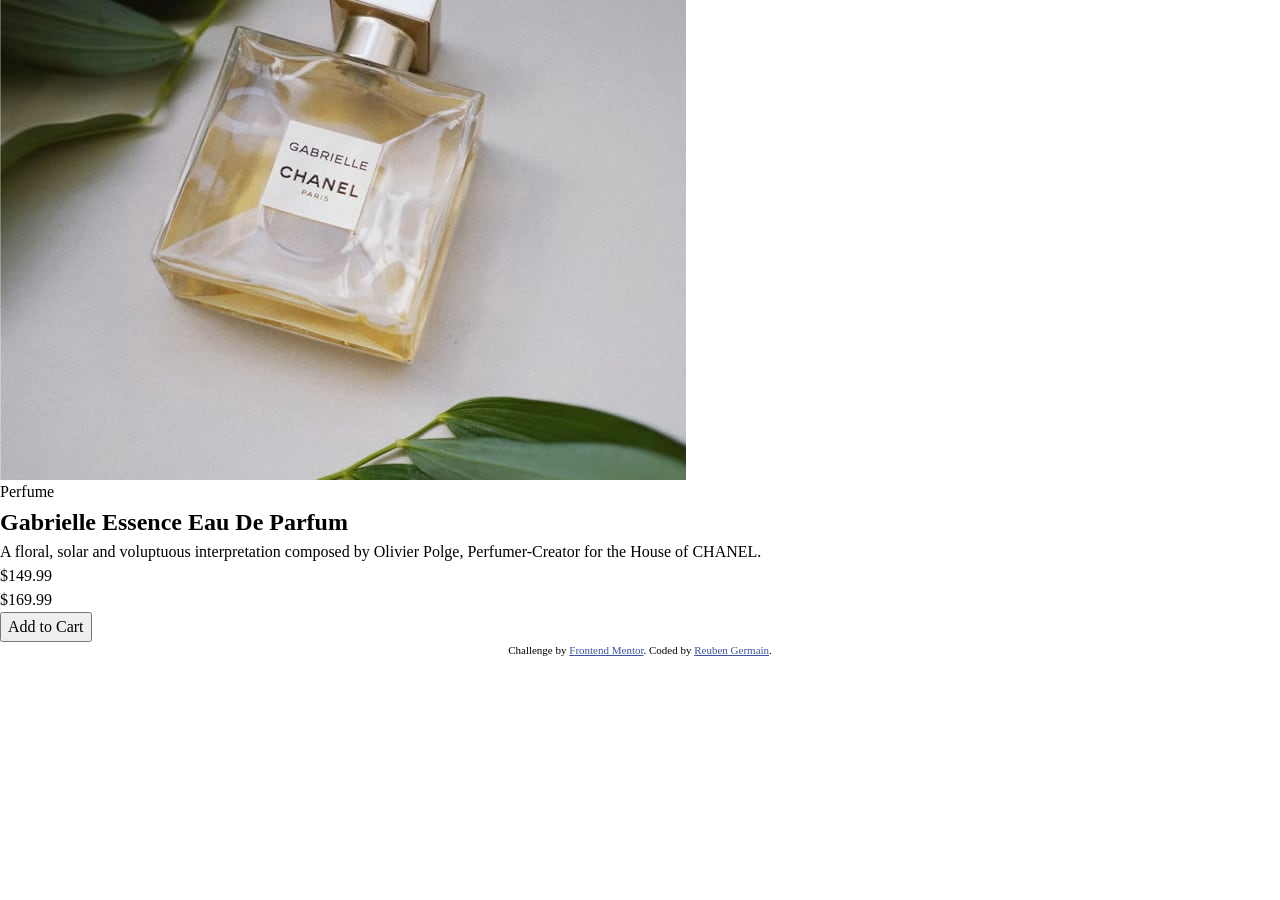
==== product-preview-card-component-main/index.html @ 86b8b01c "fixed style.css link" ====
<!DOCTYPE html>
<html lang="en">

<head>
  <meta charset="UTF-8">
  <meta name="viewport" content="width=device-width, initial-scale=1.0">
  <!-- displays site properly based on user's device -->

  <link rel="icon" type="image/png" sizes="32x32" href="./images/favicon-32x32.png">

  <title>Frontend Mentor | Product preview card component</title>
  <link rel="stylesheet" href="style.css">
  <!-- Feel free to remove these styles or customise in your own stylesheet 👍 -->
  <style>
    .attribution {
      font-size: 11px;
      text-align: center;
    }

    .attribution a {
      color: hsl(228, 45%, 44%);
    }
  </style>
</head>

<body>
  <main>
    <article class="product">
      <picture class="product__img"><img src="images/image-product-mobile.jpg" alt="Gabrielle Essense perfume bottle laying flat on a table"></picture>
      <div class="product__content">
        <p class="product__category">Perfume</p>

        <h1 class="product__title">Gabrielle Essence Eau De Parfum</h1>

        <p>A floral, solar and voluptuous interpretation composed by Olivier Polge,
          Perfumer-Creator for the House of CHANEL.</p>
        <div class="flex-group">
          <p class="product__price">$149.99</p>
          <p class="product__original-price">$169.99</p>
        </div>

        <button class="button">Add to Cart</button>
      </div>


      <div class="attribution">
        Challenge by <a href="https://www.frontendmentor.io?ref=challenge" target="_blank">Frontend Mentor</a>.
        Coded by <a href="#">Reuben Germain</a>.
      </div>
    </article>
  </main>

</body>

</html>
---- product-preview-card-component-main/style.css ----
/*
  1. Use a more-intuitive box-sizing model.
*/
*, *::before, *::after {
    box-sizing: border-box;
  }
  /*
    2. Remove default margin
  */
  * {
    margin: 0;
  }
  /*
    Typographic tweaks!
    3. Add accessible line-height
    4. Improve text rendering
  */
  html,
  body {
    height: 100%;
  }
  body {
    line-height: 1.5;
    -webkit-font-smoothing: antialiased;
  }
  /*
    5. Improve media defaults
  */
  img, picture, video, canvas, svg {
    display: block;
    max-width: 100%;
  }
  /*
    6. Remove built-in form typography styles
  */
  input, button, textarea, select {
    font: inherit;
  }
  /*
    7. Avoid text overflows
  */
  p, h1, h2, h3, h4, h5, h6 {
    overflow-wrap: break-word;
  }
  /*
    8. Create a root stacking context
  */
  #root, #__next {
    isolation: isolate;
  }
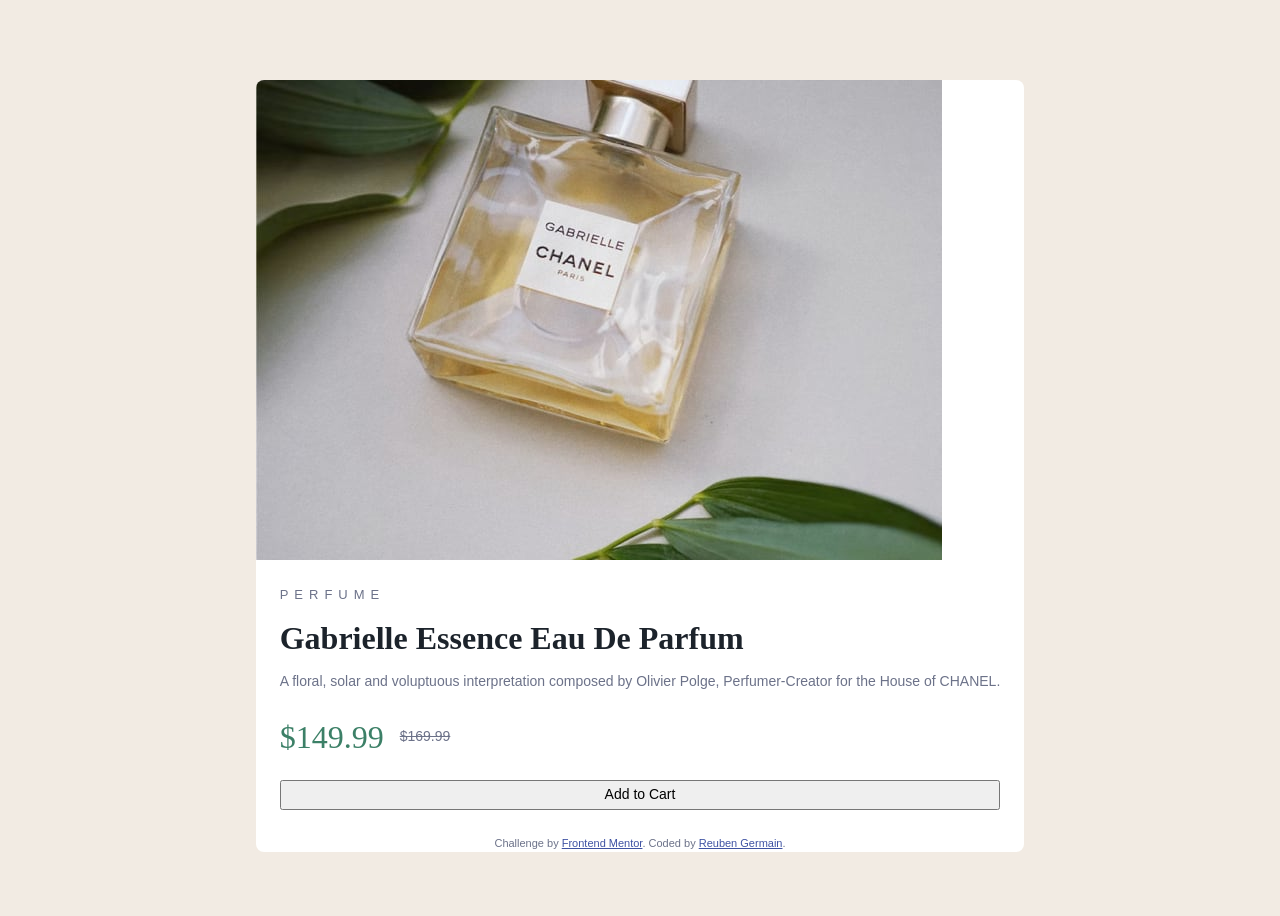
==== commit 5b49ff8c: "wrapped an s tag (strike through around the original price)" ====
--- a/product-preview-card-component-main/index.html
+++ b/product-preview-card-component-main/index.html
@@ -9,6 +9,13 @@
   <link rel="icon" type="image/png" sizes="32x32" href="./images/favicon-32x32.png">
 
   <title>Frontend Mentor | Product preview card component</title>
+  <!-- Google Fonts -->
+  <link rel="preconnect" href="https://fonts.googleapis.com">
+  <link rel="preconnect" href="https://fonts.gstatic.com" crossorigin>
+  <link
+    href="https://fonts.googleapis.com/css2?family=Caveat:wght@400;700&family=Fraunces:ital,opsz,wght@0,9..144,400;1,9..144,600&family=Montserrat:wght@400;600&family=Nanum+Brush+Script&family=Poppins:wght@300;400;500;600;700;800;900&display=swap"
+    rel="stylesheet">
+  <!-- CSS Link -->
   <link rel="stylesheet" href="style.css">
   <!-- Feel free to remove these styles or customise in your own stylesheet 👍 -->
   <style>
@@ -26,7 +33,8 @@
 <body>
   <main>
     <article class="product">
-      <picture class="product__img"><img src="images/image-product-mobile.jpg" alt="Gabrielle Essense perfume bottle laying flat on a table"></picture>
+      <picture class="product__img"><img src="images/image-product-mobile.jpg"
+          alt="Gabrielle Essense perfume bottle laying flat on a table"></picture>
       <div class="product__content">
         <p class="product__category">Perfume</p>
 
@@ -36,7 +44,7 @@
           Perfumer-Creator for the House of CHANEL.</p>
         <div class="flex-group">
           <p class="product__price">$149.99</p>
-          <p class="product__original-price">$169.99</p>
+          <p class="product__original-price"><s>$169.99</s></p>
         </div>
 
         <button class="button">Add to Cart</button>
--- a/product-preview-card-component-main/style.css
+++ b/product-preview-card-component-main/style.css
@@ -1,50 +1,148 @@
+:root {
+  --dark-cyan-400: hsl(158, 36%, 37%);
+  --cream-200: hsl(30, 38%, 92%);
+
+  --very-dark-blue-900: hsl(212, 21%, 14%);
+  --dark-grayish-blue-400: hsl(228, 12%, 48%);
+  --white-100: hsl(0, 0%, 100%);
+
+  --ff-accent: 'Fraunces', serif;
+  --ff-base: 'Montserrat', sans-serif;
+
+  --fw-regular: 500;
+  --fw-bold: 700;
+}
+
 /*
   1. Use a more-intuitive box-sizing model.
 */
-*, *::before, *::after {
-    box-sizing: border-box;
-  }
-  /*
+*,
+*::before,
+*::after {
+  box-sizing: border-box;
+}
+
+/*
     2. Remove default margin
   */
-  * {
-    margin: 0;
-  }
-  /*
+* {
+  margin: 0;
+}
+
+/*
     Typographic tweaks!
     3. Add accessible line-height
     4. Improve text rendering
   */
-  html,
-  body {
-    height: 100%;
-  }
-  body {
-    line-height: 1.5;
-    -webkit-font-smoothing: antialiased;
-  }
-  /*
+html,
+body {
+  height: 100%;
+}
+
+body {
+  line-height: 1.7;
+  -webkit-font-smoothing: antialiased;
+}
+
+/*
     5. Improve media defaults
   */
-  img, picture, video, canvas, svg {
-    display: block;
-    max-width: 100%;
-  }
-  /*
+img,
+picture,
+video,
+canvas,
+svg {
+  display: block;
+  max-width: 100%;
+}
+
+/*
     6. Remove built-in form typography styles
   */
-  input, button, textarea, select {
-    font: inherit;
-  }
-  /*
+input,
+button,
+textarea,
+select {
+  font: inherit;
+}
+
+/*
     7. Avoid text overflows
   */
-  p, h1, h2, h3, h4, h5, h6 {
-    overflow-wrap: break-word;
-  }
-  /*
-    8. Create a root stacking context
-  */
-  #root, #__next {
-    isolation: isolate;
-  }+p,
+h1,
+h2,
+h3,
+h4,
+h5,
+h6 {
+  overflow-wrap: break-word;
+}
+
+h1, h2{
+  line-height: 1;
+}
+
+/*
+General styling
+*/
+body{
+  font-family: var(--ff-base);
+  font-weight: var(--fw-regular);
+  font-size: 0.875rem;
+  color: var(--dark-grayish-blue-400);
+  background-color: var(--cream-200);
+
+  /* for this project only */
+  display: grid;
+
+  /*If for some reason the centering does not work, add the min height attr below, uncomment. But it seems to be working*/
+  /*min-height: 100vh;*/
+  place-content: center;
+  margin: 1rem;
+}
+
+/* utilities */
+.flex-group{
+  display: flex;
+  gap: 1rem;
+  flex-wrap: wrap;
+  align-items: center;
+}
+
+/*
+Product styles
+*/
+
+.product{
+  --content-padding: 1.5rem;
+  --content-spacing: 1rem;
+
+background-color: var(--white-100);
+border-radius: 0.5rem;
+overflow: hidden;
+}
+
+.product__content{
+  padding: var(--content-padding);
+  display: grid;
+  gap: var(--content-spacing);
+}
+
+.product__category{
+  font-size: 0.8125rem;
+  letter-spacing: 6px;
+  text-transform: uppercase;
+}
+
+.product__title{
+  font-size: 2rem;
+  font-family: var(--ff-accent);
+  color: var(--very-dark-blue-900);
+}
+
+.product__price{
+  font-size: 2rem;
+  font-family: var(--ff-accent);
+  color: var(--dark-cyan-400);
+}
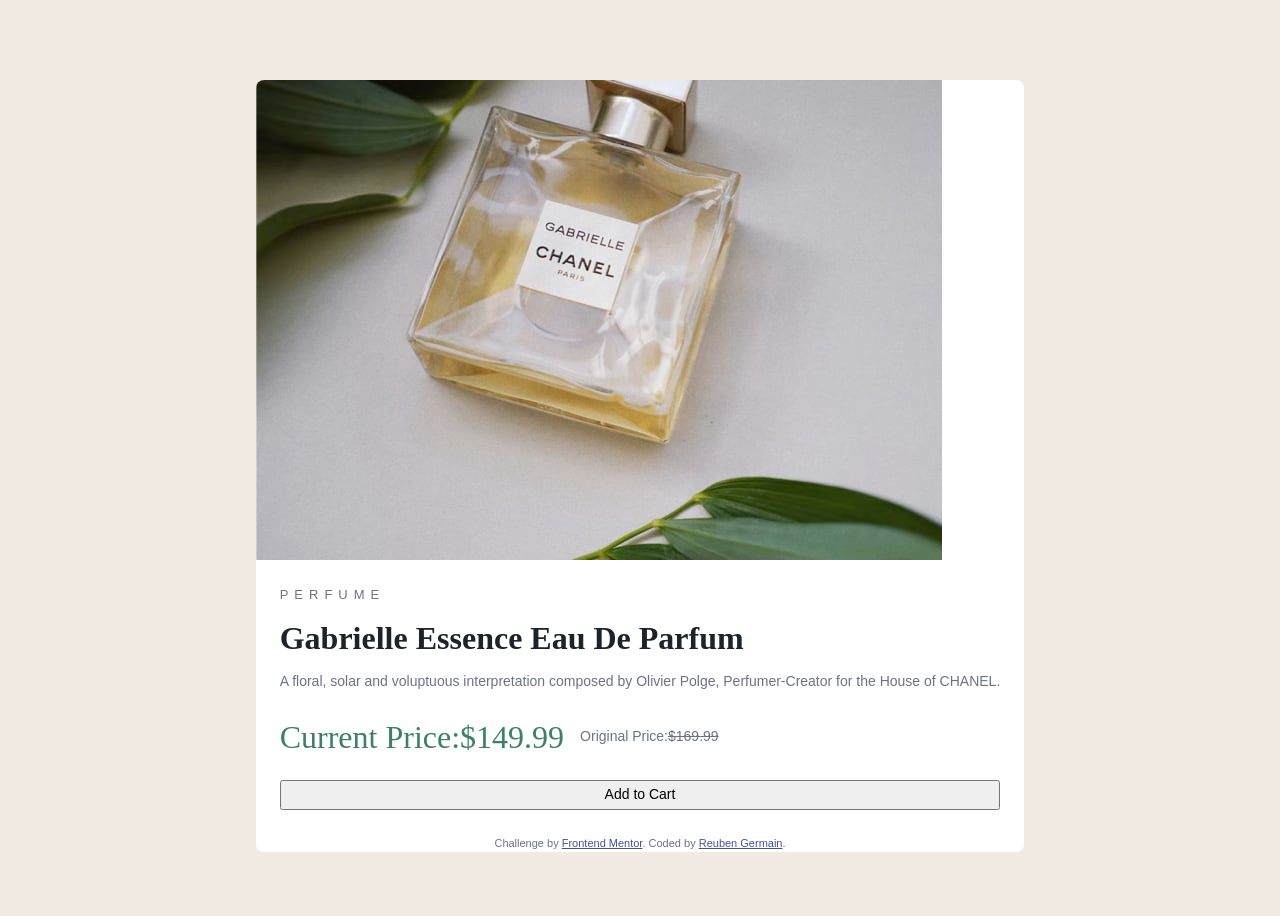
==== commit 572d8320: "added two spans, one with current price & one with the original price" ====
--- a/product-preview-card-component-main/index.html
+++ b/product-preview-card-component-main/index.html
@@ -43,8 +43,8 @@
         <p>A floral, solar and voluptuous interpretation composed by Olivier Polge,
           Perfumer-Creator for the House of CHANEL.</p>
         <div class="flex-group">
-          <p class="product__price">$149.99</p>
-          <p class="product__original-price"><s>$169.99</s></p>
+          <p class="product__price"><span>Current Price:</span>$149.99</p>
+          <p class="product__original-price"><span>Original Price:</span><s>$169.99</s></p>
         </div>
 
         <button class="button">Add to Cart</button>
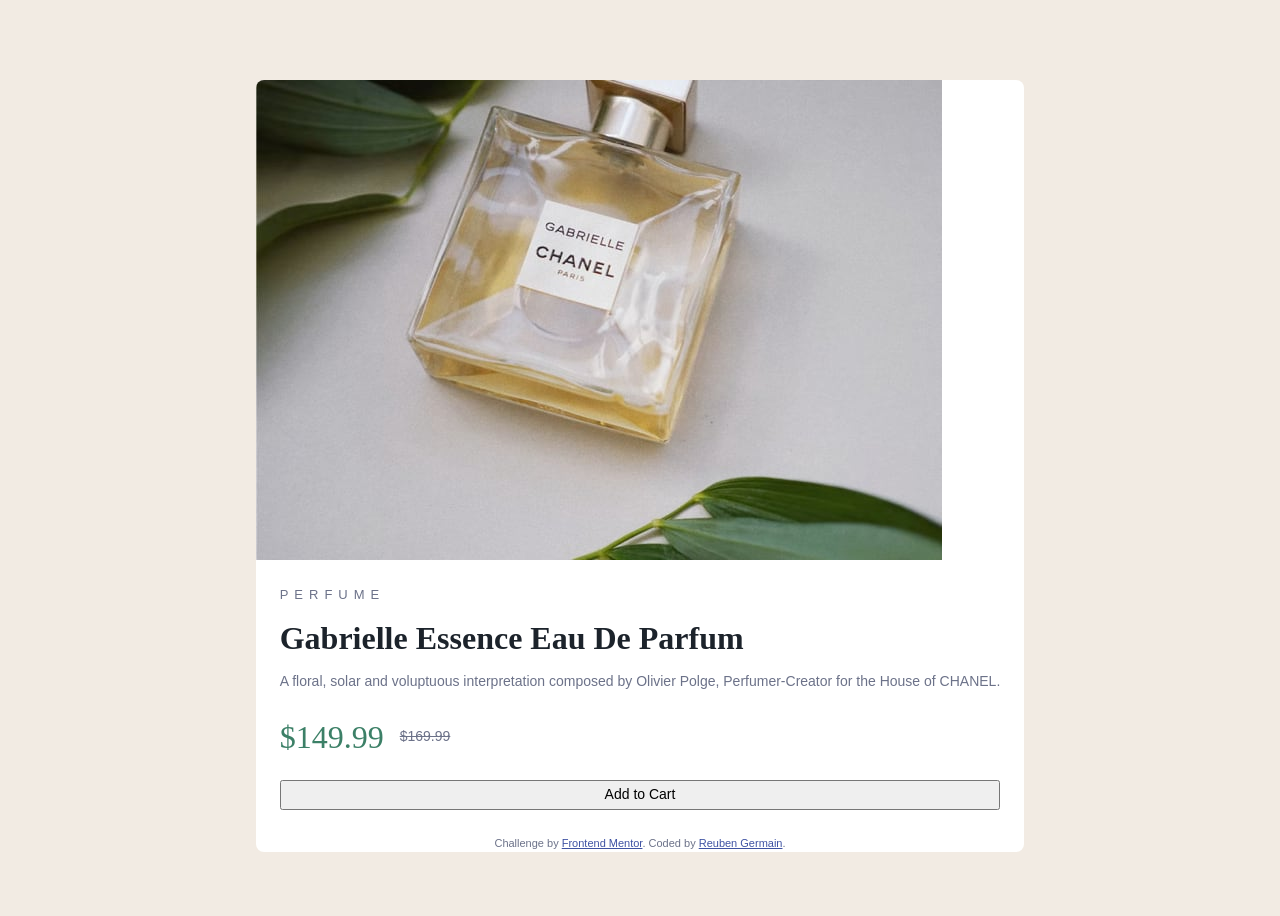
==== commit 51fe5641: "added a visually-hidden class to the spans & added an element selecton with properties & values for " ====
--- a/product-preview-card-component-main/index.html
+++ b/product-preview-card-component-main/index.html
@@ -43,8 +43,8 @@
         <p>A floral, solar and voluptuous interpretation composed by Olivier Polge,
           Perfumer-Creator for the House of CHANEL.</p>
         <div class="flex-group">
-          <p class="product__price"><span>Current Price:</span>$149.99</p>
-          <p class="product__original-price"><span>Original Price:</span><s>$169.99</s></p>
+          <p class="product__price"><span class="visually-hidden">Current Price:</span>$149.99</p>
+          <p class="product__original-price"><span class="visually-hidden">Original Price:</span><s>$169.99</s></p>
         </div>
 
         <button class="button">Add to Cart</button>
--- a/product-preview-card-component-main/style.css
+++ b/product-preview-card-component-main/style.css
@@ -103,6 +103,7 @@
 }
 
 /* utilities */
+
 .flex-group{
   display: flex;
   gap: 1rem;
@@ -110,6 +111,15 @@
   align-items: center;
 }
 
+.visually-hidden:not(:focus):not(:active) {
+  clip: rect(0 0 0 0);
+  clip-path: inset(50%);
+  height: 1px;
+  overflow: hidden;
+  position: absolute;
+  white-space: nowrap;
+  width: 1px;
+}
 /*
 Product styles
 */
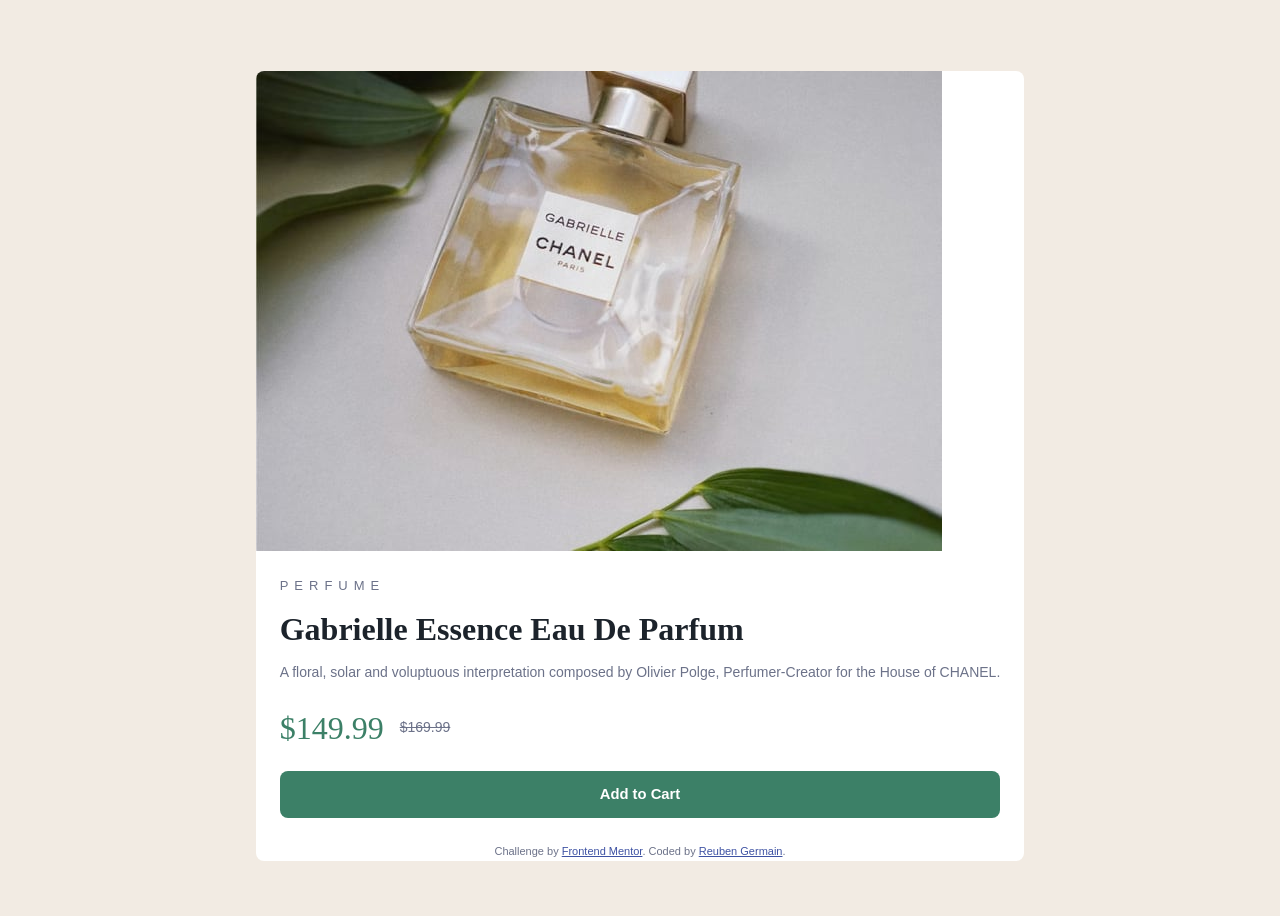
==== commit 41b9e5fb: "added a data attribute of shopping-cart" ====
--- a/product-preview-card-component-main/index.html
+++ b/product-preview-card-component-main/index.html
@@ -47,7 +47,7 @@
           <p class="product__original-price"><span class="visually-hidden">Original Price:</span><s>$169.99</s></p>
         </div>
 
-        <button class="button">Add to Cart</button>
+        <button class="button" data-icon="shopping-cart">Add to Cart</button>
       </div>
 
 
--- a/product-preview-card-component-main/style.css
+++ b/product-preview-card-component-main/style.css
@@ -1,5 +1,6 @@
 :root {
   --dark-cyan-400: hsl(158, 36%, 37%);
+  --dark-cyan-500: hsl(158, 36%, 20%);
   --cream-200: hsl(30, 38%, 92%);
 
   --very-dark-blue-900: hsl(212, 21%, 14%);
@@ -120,6 +121,27 @@
   white-space: nowrap;
   width: 1px;
 }
+
+/* button */
+button{
+cursor: pointer;
+padding: 0.75em 1.5em;
+text-decoration: none;
+display: inline-flex;
+justify-content: center;
+align-items: center;
+gap: 0.5rem;
+border: 0;
+border-radius: 0.5rem;
+background-color: var(--dark-cyan-400);
+color: var(--white-100);
+font-weight: var(--fw-bold);
+font-size: 0.925rem;
+}
+
+.button:is(:hover, :focus) {
+background-color: var(--dark-cyan-500);
+}
 /*
 Product styles
 */
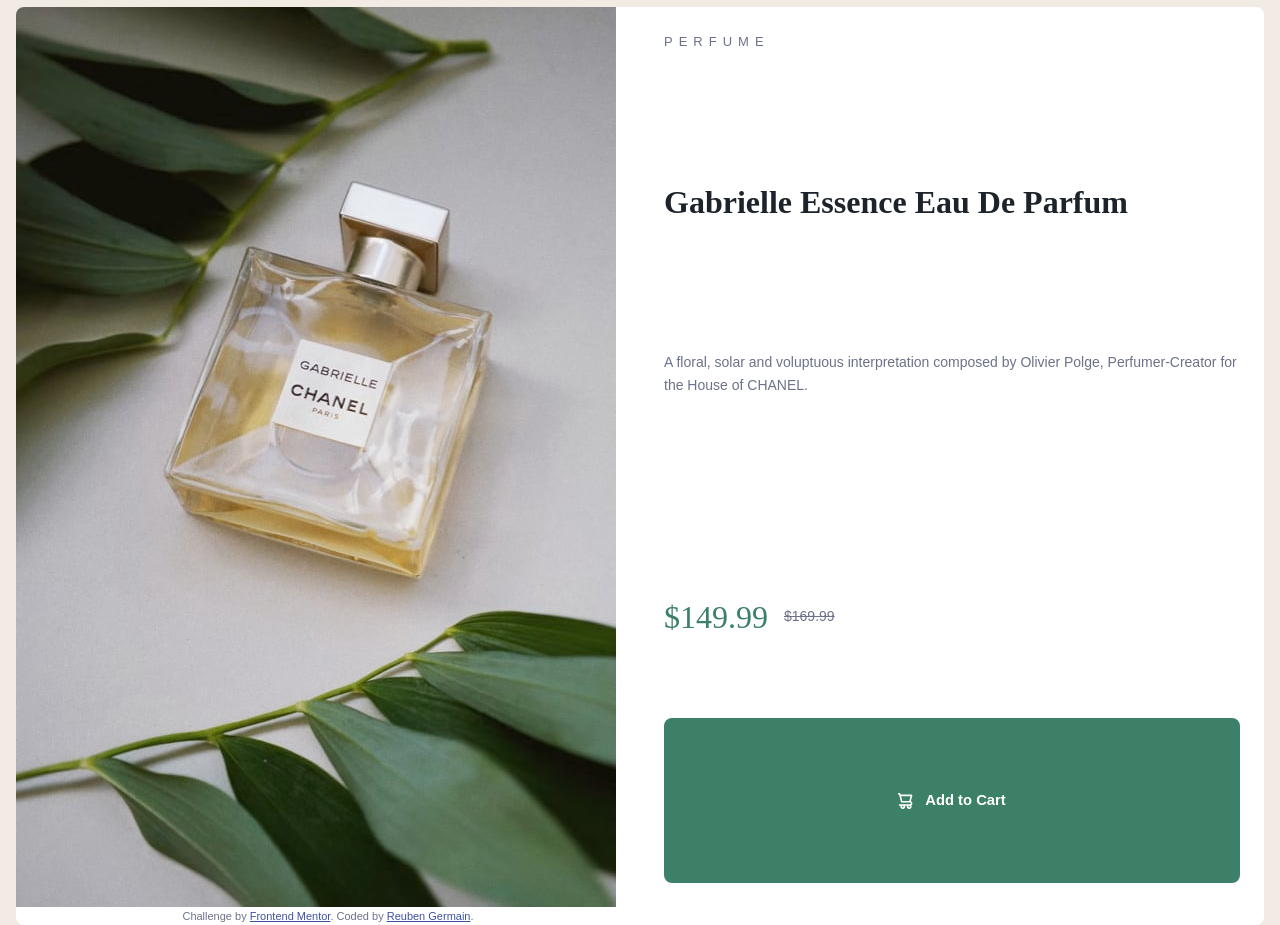
==== commit 4c8a5803: "added a source element with a srcset" ====
--- a/product-preview-card-component-main/index.html
+++ b/product-preview-card-component-main/index.html
@@ -33,7 +33,9 @@
 <body>
   <main>
     <article class="product">
-      <picture class="product__img"><img src="images/image-product-mobile.jpg"
+      <picture class="product__img">
+        <source srcset="images/image-product-desktop.jpg">
+        <img src="images/image-product-mobile.jpg"
           alt="Gabrielle Essense perfume bottle laying flat on a table"></picture>
       <div class="product__content">
         <p class="product__category">Perfume</p>
--- a/product-preview-card-component-main/style.css
+++ b/product-preview-card-component-main/style.css
@@ -80,14 +80,15 @@
   overflow-wrap: break-word;
 }
 
-h1, h2{
+h1,
+h2 {
   line-height: 1;
 }
 
 /*
 General styling
 */
-body{
+body {
   font-family: var(--ff-base);
   font-weight: var(--fw-regular);
   font-size: 0.875rem;
@@ -105,7 +106,7 @@
 
 /* utilities */
 
-.flex-group{
+.flex-group {
   display: flex;
   gap: 1rem;
   flex-wrap: wrap;
@@ -123,57 +124,72 @@
 }
 
 /* button */
-button{
-cursor: pointer;
-padding: 0.75em 1.5em;
-text-decoration: none;
-display: inline-flex;
-justify-content: center;
-align-items: center;
-gap: 0.5rem;
-border: 0;
-border-radius: 0.5rem;
-background-color: var(--dark-cyan-400);
-color: var(--white-100);
-font-weight: var(--fw-bold);
-font-size: 0.925rem;
+button {
+  cursor: pointer;
+  padding: 0.75em 1.5em;
+  text-decoration: none;
+  display: inline-flex;
+  justify-content: center;
+  align-items: center;
+  gap: 0.75rem;
+  border: 0;
+  border-radius: 0.5rem;
+  background-color: var(--dark-cyan-400);
+  color: var(--white-100);
+  font-weight: var(--fw-bold);
+  font-size: 0.925rem;
+}
+
+.button[data-icon="shopping-cart"]::before {
+  content: "";
+  background-image: url(images/icon-cart.svg);
+  width: 15px;
+  height: 16px;
 }
 
 .button:is(:hover, :focus) {
-background-color: var(--dark-cyan-500);
+  background-color: var(--dark-cyan-500);
 }
+
 /*
 Product styles
 */
 
-.product{
+.product {
   --content-padding: 1.5rem;
   --content-spacing: 1rem;
 
-background-color: var(--white-100);
-border-radius: 0.5rem;
-overflow: hidden;
+  display: grid;
+  background-color: var(--white-100);
+  border-radius: 0.5rem;
+  overflow: hidden;
 }
 
-.product__content{
+@media (min-width: 600px) {
+  .product {
+    grid-template-columns: 1fr 1fr;
+  }
+}
+
+.product__content {
   padding: var(--content-padding);
   display: grid;
   gap: var(--content-spacing);
 }
 
-.product__category{
+.product__category {
   font-size: 0.8125rem;
   letter-spacing: 6px;
   text-transform: uppercase;
 }
 
-.product__title{
+.product__title {
   font-size: 2rem;
   font-family: var(--ff-accent);
   color: var(--very-dark-blue-900);
 }
 
-.product__price{
+.product__price {
   font-size: 2rem;
   font-family: var(--ff-accent);
   color: var(--dark-cyan-400);
